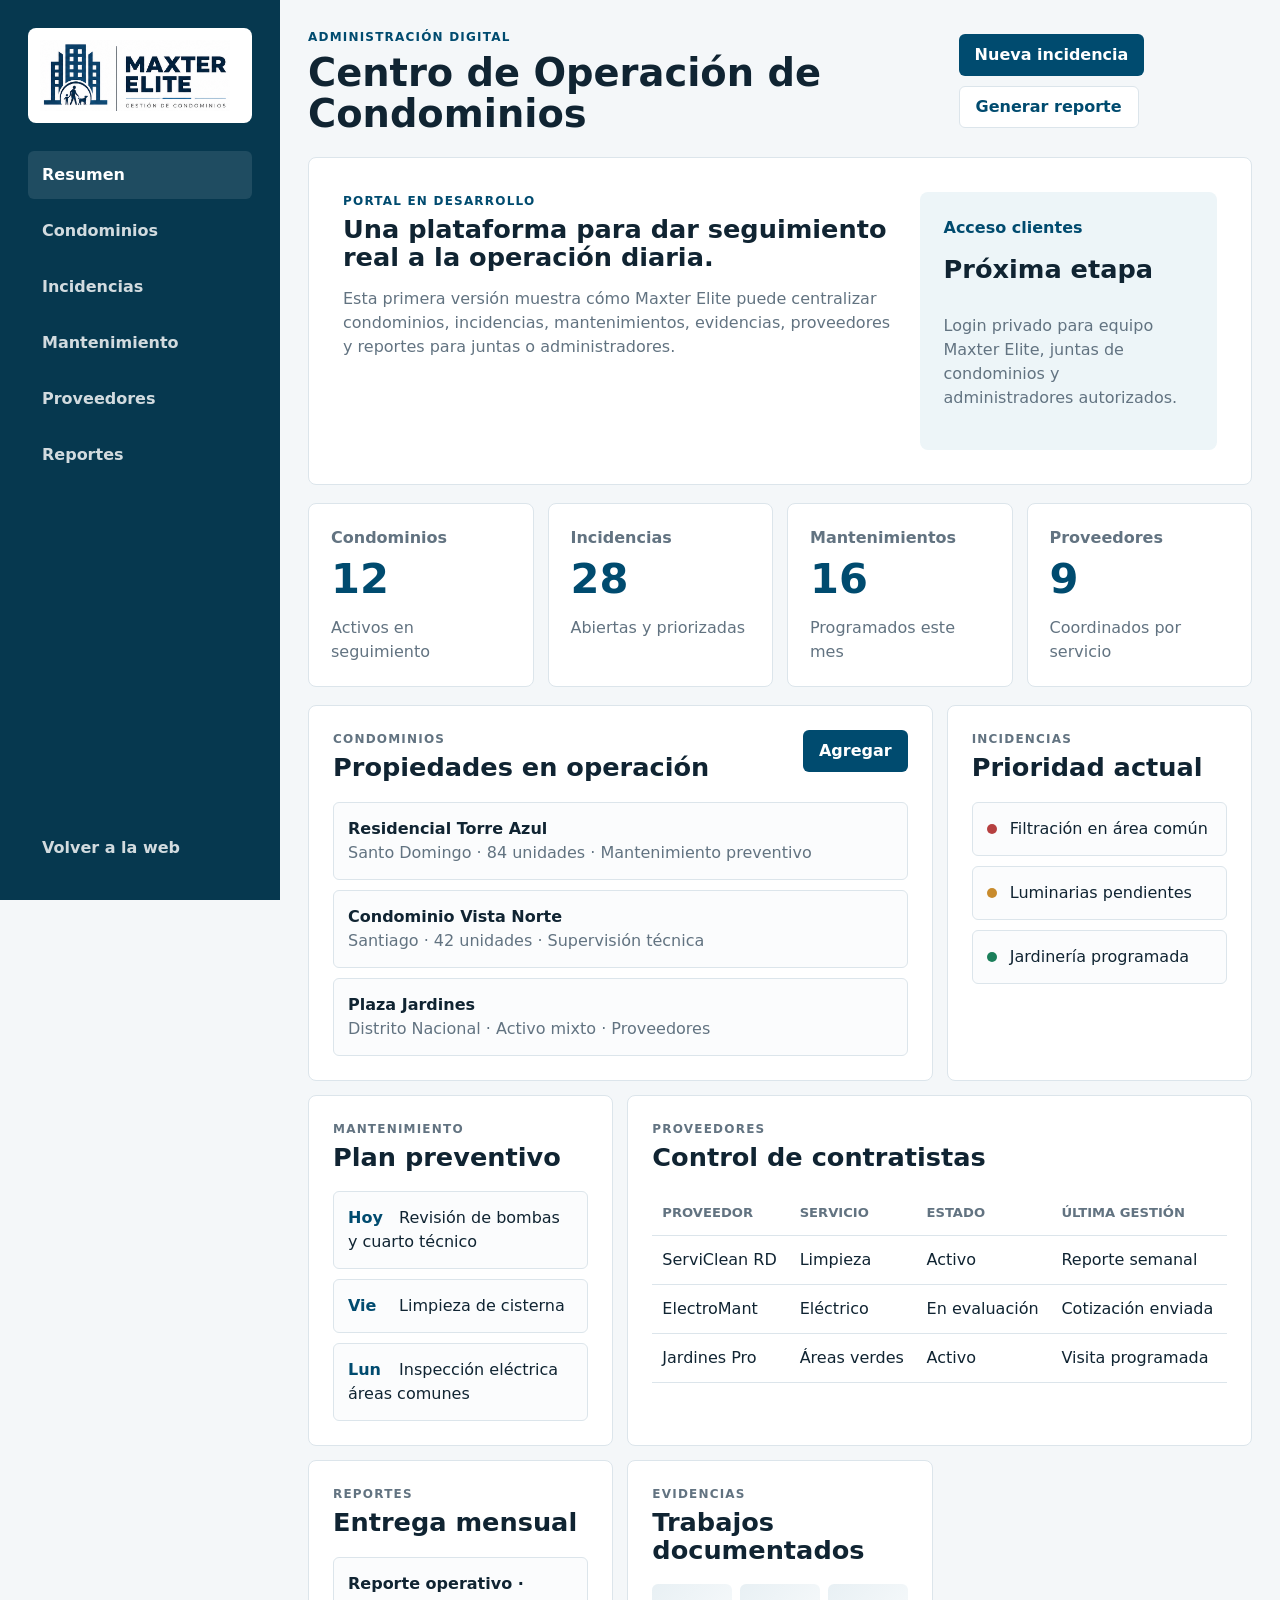
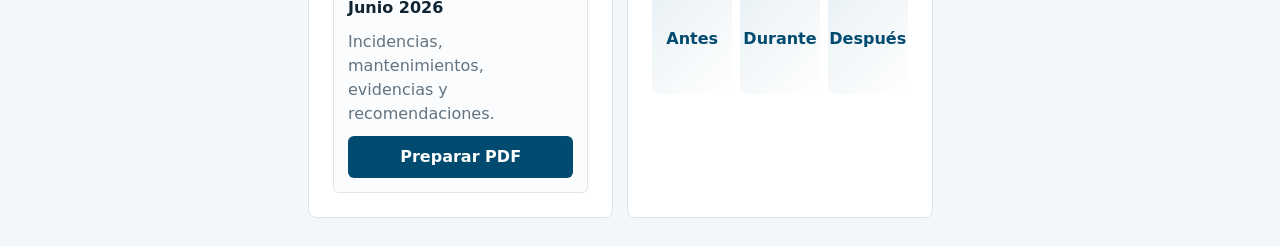
==== portal.html @ 5da1825e "Add digital condominium portal" ====
<!doctype html>
<html lang="es">
  <head>
    <meta charset="utf-8" />
    <meta name="viewport" content="width=device-width, initial-scale=1" />
    <title>Portal Digital | Maxter Elite</title>
    <meta
      name="description"
      content="Portal digital para administración de condominios, incidencias, mantenimiento, proveedores y reportes."
    />
    <link rel="icon" type="image/png" href="assets/maxter-favicon.png" />
    <link rel="stylesheet" href="portal.css?v=portal-launch-v1" />
  </head>
  <body>
    <main class="portal-shell">
      <aside class="portal-sidebar">
        <a class="portal-brand" href="index.html" aria-label="Volver a Maxter Elite">
          <img src="assets/maxter-logo-horizontal.png" alt="Maxter Elite" />
        </a>
        <nav aria-label="Navegación del portal">
          <a class="active" href="#resumen">Resumen</a>
          <a href="#condominios">Condominios</a>
          <a href="#incidencias">Incidencias</a>
          <a href="#mantenimiento">Mantenimiento</a>
          <a href="#proveedores">Proveedores</a>
          <a href="#reportes">Reportes</a>
        </nav>
        <a class="back-link" href="index.html">Volver a la web</a>
      </aside>

      <section class="portal-main">
        <header class="portal-topbar">
          <div>
            <p>Administración Digital</p>
            <h1>Centro de Operación de Condominios</h1>
          </div>
          <div class="portal-actions">
            <button type="button" data-open-modal="incident">Nueva incidencia</button>
            <button type="button" data-open-modal="report">Generar reporte</button>
          </div>
        </header>

        <section class="portal-hero" id="resumen">
          <div>
            <p class="portal-eyebrow">Portal en desarrollo</p>
            <h2>Una plataforma para dar seguimiento real a la operación diaria.</h2>
            <p>
              Esta primera versión muestra cómo Maxter Elite puede centralizar condominios, incidencias, mantenimientos,
              evidencias, proveedores y reportes para juntas o administradores.
            </p>
          </div>
          <div class="access-card">
            <span>Acceso clientes</span>
            <strong>Próxima etapa</strong>
            <p>Login privado para equipo Maxter Elite, juntas de condominios y administradores autorizados.</p>
          </div>
        </section>

        <section class="metric-grid" aria-label="Indicadores operativos">
          <article>
            <span>Condominios</span>
            <strong>12</strong>
            <p>Activos en seguimiento</p>
          </article>
          <article>
            <span>Incidencias</span>
            <strong>28</strong>
            <p>Abiertas y priorizadas</p>
          </article>
          <article>
            <span>Mantenimientos</span>
            <strong>16</strong>
            <p>Programados este mes</p>
          </article>
          <article>
            <span>Proveedores</span>
            <strong>9</strong>
            <p>Coordinados por servicio</p>
          </article>
        </section>

        <section class="portal-grid">
          <article class="panel wide" id="condominios">
            <div class="panel-heading">
              <div>
                <p>Condominios</p>
                <h2>Propiedades en operación</h2>
              </div>
              <button type="button">Agregar</button>
            </div>
            <div class="property-list">
              <div>
                <strong>Residencial Torre Azul</strong>
                <span>Santo Domingo · 84 unidades · Mantenimiento preventivo</span>
              </div>
              <div>
                <strong>Condominio Vista Norte</strong>
                <span>Santiago · 42 unidades · Supervisión técnica</span>
              </div>
              <div>
                <strong>Plaza Jardines</strong>
                <span>Distrito Nacional · Activo mixto · Proveedores</span>
              </div>
            </div>
          </article>

          <article class="panel" id="incidencias">
            <div class="panel-heading">
              <div>
                <p>Incidencias</p>
                <h2>Prioridad actual</h2>
              </div>
            </div>
            <ul class="task-list">
              <li><span class="status high"></span> Filtración en área común</li>
              <li><span class="status medium"></span> Luminarias pendientes</li>
              <li><span class="status low"></span> Jardinería programada</li>
            </ul>
          </article>

          <article class="panel" id="mantenimiento">
            <div class="panel-heading">
              <div>
                <p>Mantenimiento</p>
                <h2>Plan preventivo</h2>
              </div>
            </div>
            <div class="timeline">
              <div><span>Hoy</span> Revisión de bombas y cuarto técnico</div>
              <div><span>Vie</span> Limpieza de cisterna</div>
              <div><span>Lun</span> Inspección eléctrica áreas comunes</div>
            </div>
          </article>

          <article class="panel wide" id="proveedores">
            <div class="panel-heading">
              <div>
                <p>Proveedores</p>
                <h2>Control de contratistas</h2>
              </div>
            </div>
            <table>
              <thead>
                <tr>
                  <th>Proveedor</th>
                  <th>Servicio</th>
                  <th>Estado</th>
                  <th>Última gestión</th>
                </tr>
              </thead>
              <tbody>
                <tr>
                  <td>ServiClean RD</td>
                  <td>Limpieza</td>
                  <td>Activo</td>
                  <td>Reporte semanal</td>
                </tr>
                <tr>
                  <td>ElectroMant</td>
                  <td>Eléctrico</td>
                  <td>En evaluación</td>
                  <td>Cotización enviada</td>
                </tr>
                <tr>
                  <td>Jardines Pro</td>
                  <td>Áreas verdes</td>
                  <td>Activo</td>
                  <td>Visita programada</td>
                </tr>
              </tbody>
            </table>
          </article>

          <article class="panel" id="reportes">
            <div class="panel-heading">
              <div>
                <p>Reportes</p>
                <h2>Entrega mensual</h2>
              </div>
            </div>
            <div class="report-card">
              <strong>Reporte operativo · Junio 2026</strong>
              <span>Incidencias, mantenimientos, evidencias y recomendaciones.</span>
              <button type="button">Preparar PDF</button>
            </div>
          </article>

          <article class="panel">
            <div class="panel-heading">
              <div>
                <p>Evidencias</p>
                <h2>Trabajos documentados</h2>
              </div>
            </div>
            <div class="evidence-grid">
              <span>Antes</span>
              <span>Durante</span>
              <span>Después</span>
            </div>
          </article>
        </section>
      </section>
    </main>

    <dialog class="portal-modal" data-modal>
      <form method="dialog">
        <button class="modal-close" type="submit" aria-label="Cerrar">×</button>
        <p class="portal-eyebrow">Demo funcional</p>
        <h2 data-modal-title>Acción del portal</h2>
        <p>
          En la siguiente etapa esta acción abrirá formularios reales, guardará datos y generará trazabilidad por condominio.
        </p>
        <button class="modal-action" type="submit">Entendido</button>
      </form>
    </dialog>

    <script src="portal.js?v=portal-launch-v1"></script>
  </body>
</html>
---- portal.css ----
:root {
  --ink: #102432;
  --muted: #627381;
  --line: #dce5eb;
  --blue: #004b6f;
  --blue-deep: #06384f;
  --surface: #f4f7f9;
  --paper: #ffffff;
  --radius: 8px;
}

* {
  box-sizing: border-box;
}

html {
  scroll-behavior: smooth;
}

body {
  margin: 0;
  color: var(--ink);
  background: var(--surface);
  font-family: Inter, ui-sans-serif, system-ui, -apple-system, BlinkMacSystemFont, "Segoe UI", sans-serif;
  line-height: 1.5;
}

button,
input,
select {
  font: inherit;
}

button {
  cursor: pointer;
}

a {
  color: inherit;
  text-decoration: none;
}

.portal-shell {
  min-height: 100vh;
  display: grid;
  grid-template-columns: 280px 1fr;
}

.portal-sidebar {
  position: sticky;
  top: 0;
  height: 100vh;
  display: grid;
  grid-template-rows: auto 1fr auto;
  gap: 28px;
  padding: 28px;
  background: var(--blue-deep);
  color: white;
}

.portal-brand {
  display: block;
  padding: 12px;
  border-radius: var(--radius);
  background: white;
}

.portal-brand img {
  display: block;
  width: 190px;
  max-width: 100%;
}

.portal-sidebar nav {
  display: grid;
  align-content: start;
  gap: 8px;
}

.portal-sidebar nav a,
.back-link {
  padding: 12px 14px;
  border-radius: 6px;
  color: rgba(255, 255, 255, 0.82);
  font-weight: 750;
}

.portal-sidebar nav a.active,
.portal-sidebar nav a:hover,
.back-link:hover {
  background: rgba(255, 255, 255, 0.1);
  color: white;
}

.portal-main {
  padding: 28px;
}

.portal-topbar {
  display: flex;
  align-items: center;
  justify-content: space-between;
  gap: 22px;
  margin-bottom: 22px;
}

.portal-topbar p,
.panel-heading p,
.portal-eyebrow {
  margin: 0 0 6px;
  color: var(--blue);
  font-size: 0.75rem;
  font-weight: 850;
  letter-spacing: 0.1em;
  text-transform: uppercase;
}

h1,
h2,
h3,
p {
  overflow-wrap: anywhere;
}

h1,
h2 {
  margin: 0;
  line-height: 1.08;
}

h1 {
  font-size: clamp(1.9rem, 3vw, 3.2rem);
}

h2 {
  font-size: clamp(1.35rem, 2vw, 2.2rem);
}

.portal-actions {
  display: flex;
  flex-wrap: wrap;
  gap: 10px;
}

.portal-actions button,
.panel-heading button,
.report-card button,
.modal-action {
  min-height: 42px;
  border: 0;
  border-radius: 6px;
  padding: 0 16px;
  background: var(--blue);
  color: white;
  font-weight: 800;
}

.portal-actions button:last-child {
  background: white;
  color: var(--blue);
  border: 1px solid var(--line);
}

.portal-hero,
.panel,
.metric-grid article {
  border: 1px solid var(--line);
  border-radius: var(--radius);
  background: var(--paper);
}

.portal-hero {
  display: grid;
  grid-template-columns: 1.3fr 0.7fr;
  gap: 24px;
  align-items: stretch;
  padding: 34px;
  margin-bottom: 18px;
}

.portal-hero p:not(.portal-eyebrow),
.access-card p,
.panel p,
.report-card span {
  color: var(--muted);
}

.access-card {
  display: grid;
  align-content: center;
  gap: 10px;
  padding: 24px;
  border-radius: var(--radius);
  background: #edf5f8;
}

.access-card span {
  color: var(--blue);
  font-weight: 850;
}

.access-card strong {
  font-size: 1.6rem;
}

.metric-grid {
  display: grid;
  grid-template-columns: repeat(4, 1fr);
  gap: 14px;
  margin-bottom: 18px;
}

.metric-grid article {
  padding: 22px;
}

.metric-grid span {
  color: var(--muted);
  font-weight: 800;
}

.metric-grid strong {
  display: block;
  margin-top: 8px;
  color: var(--blue);
  font-size: 2.6rem;
  line-height: 1;
}

.metric-grid p {
  margin-bottom: 0;
  color: var(--muted);
}

.portal-grid {
  display: grid;
  grid-template-columns: repeat(3, 1fr);
  gap: 14px;
}

.panel {
  padding: 24px;
}

.panel.wide {
  grid-column: span 2;
}

.panel-heading {
  display: flex;
  align-items: start;
  justify-content: space-between;
  gap: 14px;
  margin-bottom: 20px;
}

.property-list,
.task-list,
.timeline {
  display: grid;
  gap: 10px;
  margin: 0;
  padding: 0;
  list-style: none;
}

.property-list div,
.task-list li,
.timeline div,
.report-card {
  padding: 14px;
  border: 1px solid var(--line);
  border-radius: 6px;
  background: #fbfcfd;
}

.property-list strong,
.property-list span,
.report-card strong,
.report-card span {
  display: block;
}

.property-list span {
  color: var(--muted);
}

.status {
  display: inline-block;
  width: 10px;
  height: 10px;
  margin-right: 8px;
  border-radius: 50%;
}

.status.high {
  background: #b64040;
}

.status.medium {
  background: #c88b2d;
}

.status.low {
  background: #1b7f5a;
}

.timeline span {
  display: inline-flex;
  width: 46px;
  color: var(--blue);
  font-weight: 850;
}

table {
  width: 100%;
  border-collapse: collapse;
}

th,
td {
  padding: 12px 10px;
  border-bottom: 1px solid var(--line);
  text-align: left;
}

th {
  color: var(--muted);
  font-size: 0.82rem;
  text-transform: uppercase;
}

.report-card {
  display: grid;
  gap: 10px;
}

.evidence-grid {
  display: grid;
  grid-template-columns: repeat(3, 1fr);
  gap: 8px;
}

.evidence-grid span {
  min-height: 110px;
  display: grid;
  place-items: center;
  border-radius: 6px;
  background: linear-gradient(135deg, #e8f0f4, #ffffff);
  color: var(--blue);
  font-weight: 850;
}

.portal-modal {
  max-width: 480px;
  border: 0;
  border-radius: var(--radius);
  padding: 0;
}

.portal-modal::backdrop {
  background: rgba(5, 36, 52, 0.55);
}

.portal-modal form {
  position: relative;
  padding: 28px;
}

.modal-close {
  position: absolute;
  top: 12px;
  right: 12px;
  width: 36px;
  height: 36px;
  border: 1px solid var(--line);
  border-radius: 50%;
  background: white;
}

@media (max-width: 1040px) {
  .portal-shell {
    grid-template-columns: 1fr;
  }

  .portal-sidebar {
    position: static;
    height: auto;
    grid-template-columns: auto 1fr;
    grid-template-rows: auto auto;
  }

  .portal-sidebar nav {
    grid-template-columns: repeat(3, minmax(0, 1fr));
  }

  .back-link {
    grid-column: 1 / -1;
  }

  .portal-hero,
  .metric-grid,
  .portal-grid {
    grid-template-columns: repeat(2, 1fr);
  }

  .panel.wide {
    grid-column: span 2;
  }
}

@media (max-width: 680px) {
  .portal-main,
  .portal-sidebar {
    padding: 18px;
  }

  .portal-sidebar,
  .portal-sidebar nav,
  .portal-topbar,
  .portal-hero,
  .metric-grid,
  .portal-grid,
  .evidence-grid {
    grid-template-columns: 1fr;
  }

  .portal-topbar {
    display: grid;
  }

  .panel.wide {
    grid-column: auto;
  }

  table {
    display: block;
    overflow-x: auto;
  }
}
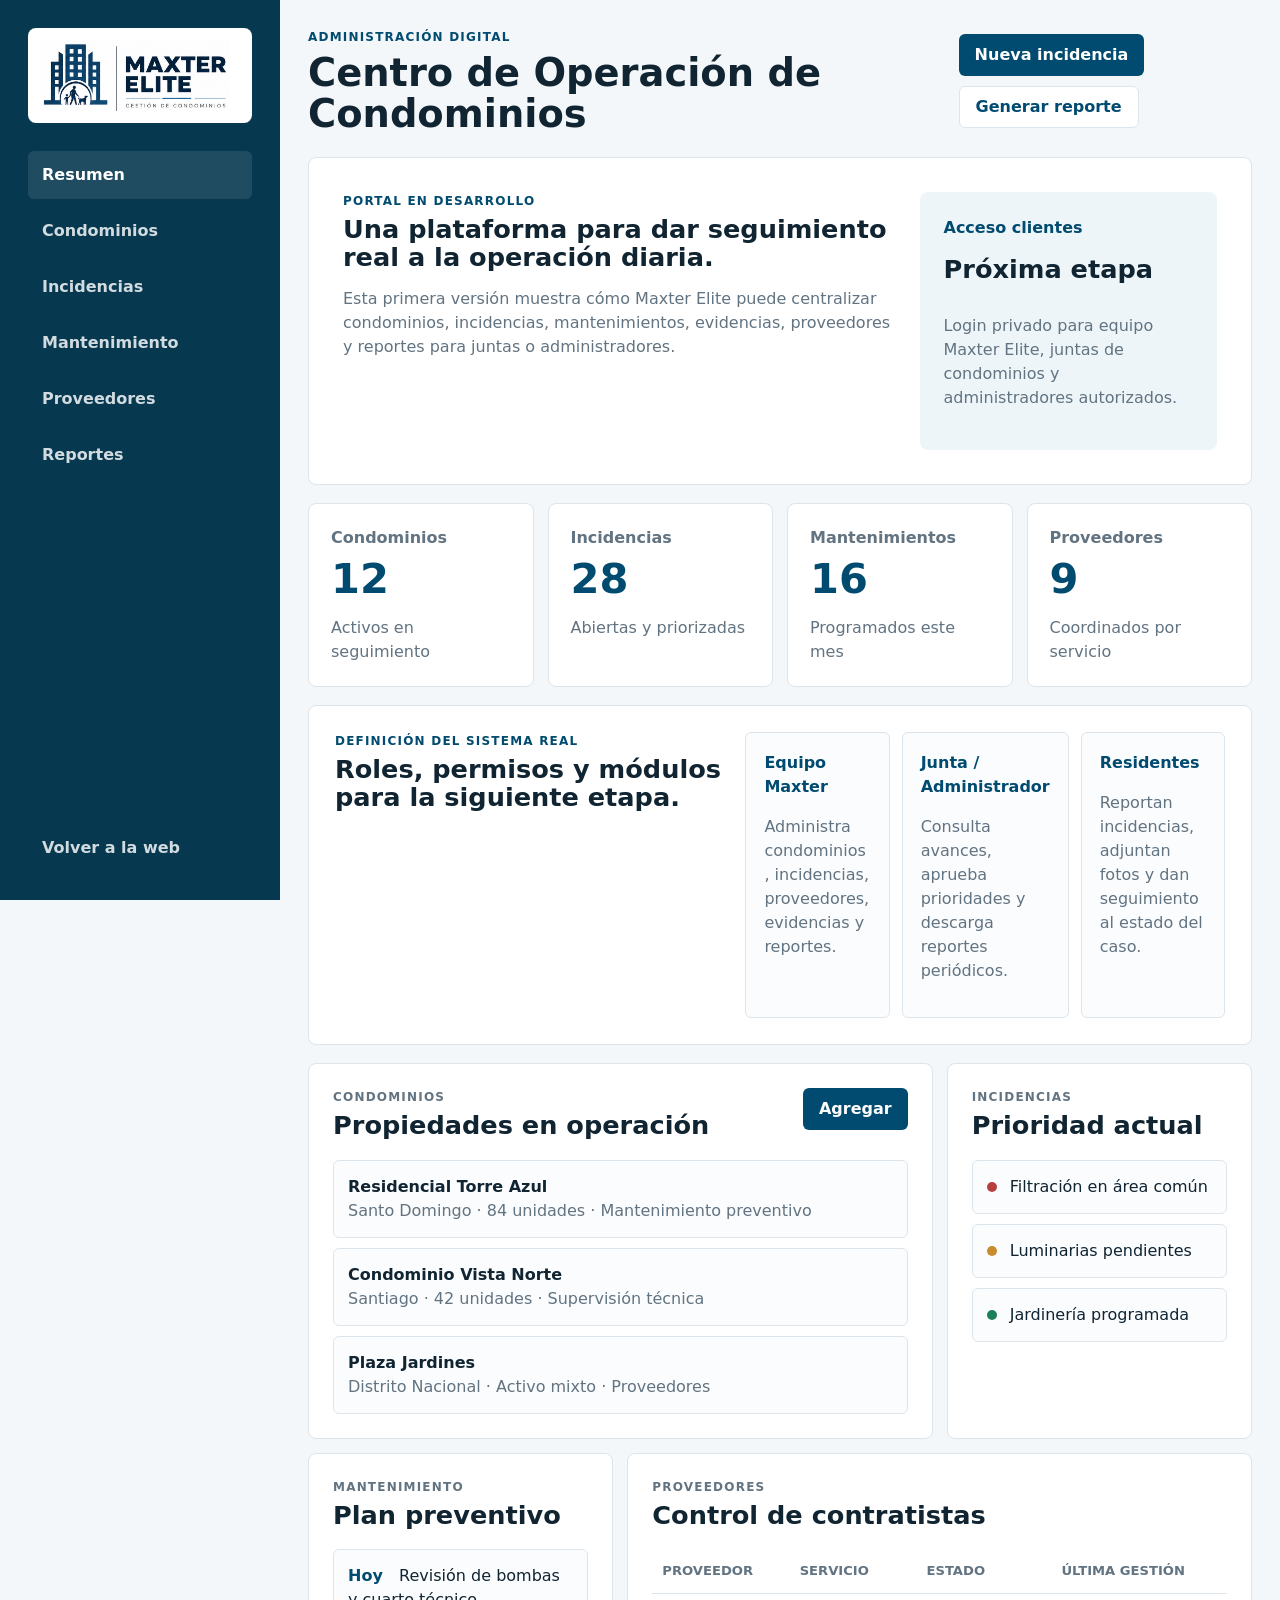
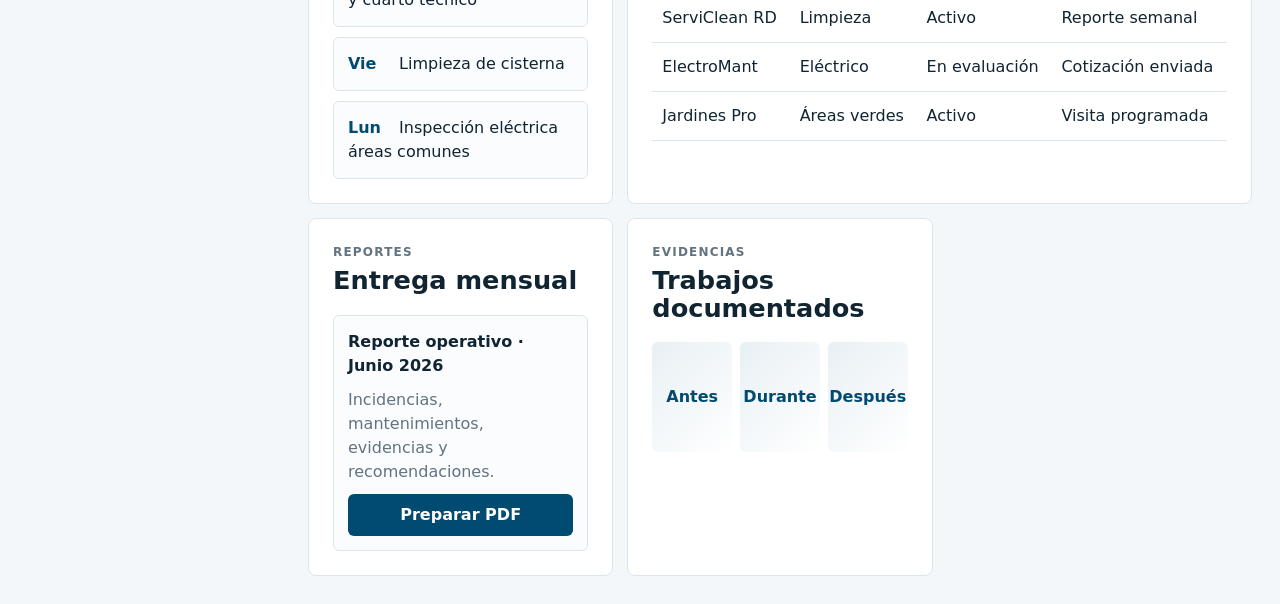
==== commit 2e92ddea: "Add real contact and evidence sections" ====
--- a/portal.html
+++ b/portal.html
@@ -9,7 +9,7 @@
       content="Portal digital para administración de condominios, incidencias, mantenimiento, proveedores y reportes."
     />
     <link rel="icon" type="image/png" href="assets/maxter-favicon.png" />
-    <link rel="stylesheet" href="portal.css?v=portal-launch-v1" />
+    <link rel="stylesheet" href="portal.css?v=real-contact-v1" />
   </head>
   <body>
     <main class="portal-shell">
@@ -79,6 +79,18 @@
           </article>
         </section>
 
+        <section class="portal-roadmap">
+          <div>
+            <p class="portal-eyebrow">Definición del sistema real</p>
+            <h2>Roles, permisos y módulos para la siguiente etapa.</h2>
+          </div>
+          <div class="roadmap-grid">
+            <article><span>Equipo Maxter</span><p>Administra condominios, incidencias, proveedores, evidencias y reportes.</p></article>
+            <article><span>Junta / Administrador</span><p>Consulta avances, aprueba prioridades y descarga reportes periódicos.</p></article>
+            <article><span>Residentes</span><p>Reportan incidencias, adjuntan fotos y dan seguimiento al estado del caso.</p></article>
+          </div>
+        </section>
+
         <section class="portal-grid">
           <article class="panel wide" id="condominios">
             <div class="panel-heading">
@@ -214,6 +226,6 @@
       </form>
     </dialog>
 
-    <script src="portal.js?v=portal-launch-v1"></script>
+    <script src="portal.js?v=real-contact-v1"></script>
   </body>
 </html>
--- a/portal.css
+++ b/portal.css
@@ -232,6 +232,43 @@
   color: var(--muted);
 }
 
+.portal-roadmap {
+  display: grid;
+  grid-template-columns: 0.9fr 1.1fr;
+  gap: 18px;
+  align-items: start;
+  margin-bottom: 18px;
+  padding: 26px;
+  border: 1px solid var(--line);
+  border-radius: var(--radius);
+  background: var(--paper);
+}
+
+.roadmap-grid {
+  display: grid;
+  grid-template-columns: repeat(3, 1fr);
+  gap: 12px;
+}
+
+.roadmap-grid article {
+  min-height: 150px;
+  padding: 18px;
+  border: 1px solid var(--line);
+  border-radius: 6px;
+  background: #fbfcfd;
+}
+
+.roadmap-grid span {
+  display: block;
+  margin-bottom: 14px;
+  color: var(--blue);
+  font-weight: 850;
+}
+
+.roadmap-grid p {
+  color: var(--muted);
+}
+
 .portal-grid {
   display: grid;
   grid-template-columns: repeat(3, 1fr);
@@ -399,6 +436,7 @@
   }
 
   .portal-hero,
+  .portal-roadmap,
   .metric-grid,
   .portal-grid {
     grid-template-columns: repeat(2, 1fr);
@@ -419,6 +457,8 @@
   .portal-sidebar nav,
   .portal-topbar,
   .portal-hero,
+  .portal-roadmap,
+  .roadmap-grid,
   .metric-grid,
   .portal-grid,
   .evidence-grid {
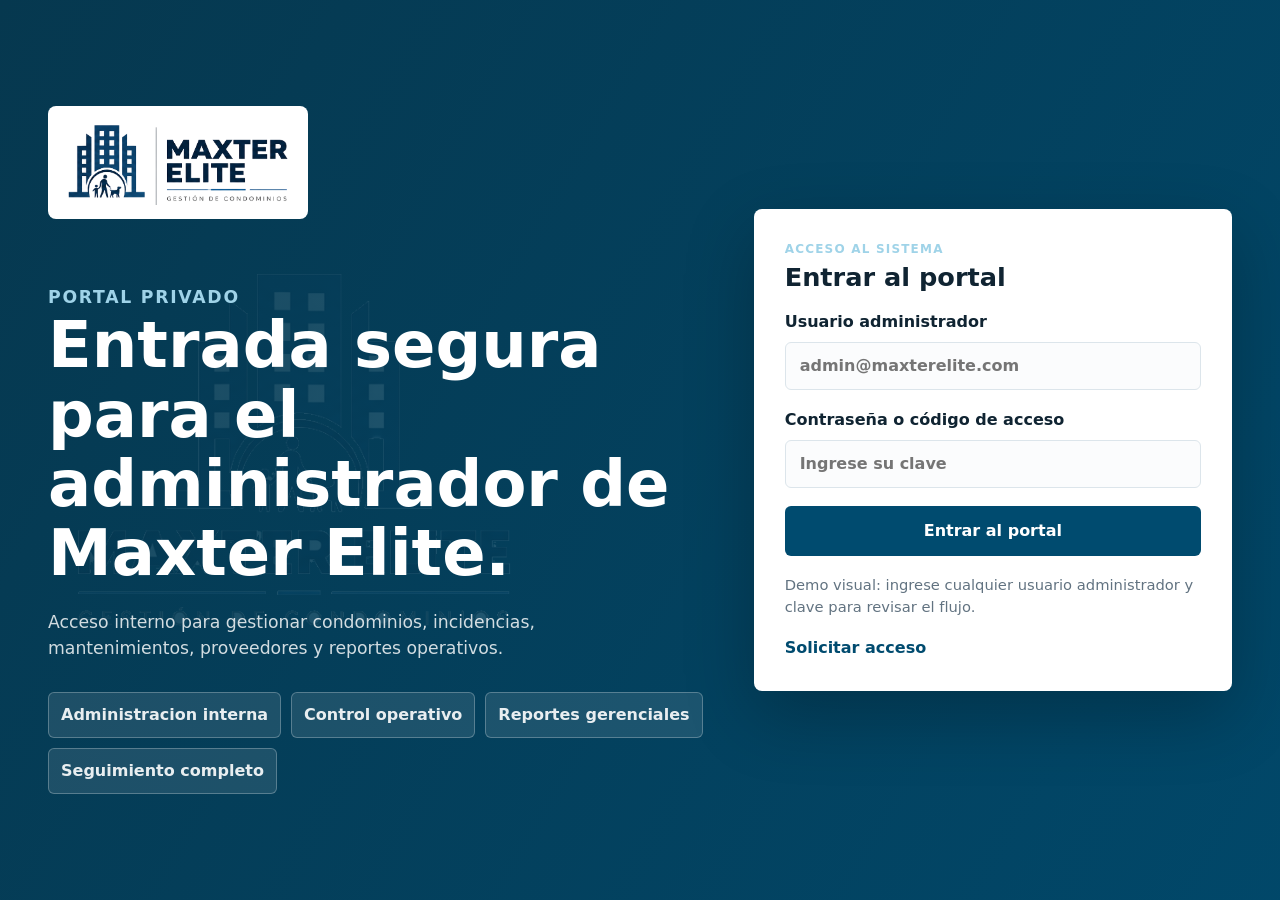
==== commit dfb5a871: "Improve Maxter Elite site and admin portal" ====
--- a/portal.html
+++ b/portal.html
@@ -9,13 +9,50 @@
       content="Portal digital para administración de condominios, incidencias, mantenimiento, proveedores y reportes."
     />
     <link rel="icon" type="image/png" href="assets/maxter-favicon.png" />
-    <link rel="stylesheet" href="portal.css?v=real-contact-v1" />
+    <link rel="stylesheet" href="portal.css?v=20260621-3" />
   </head>
   <body>
-    <main class="portal-shell">
+    <section class="portal-access" data-portal-access>
+      <div class="portal-access-intro">
+        <a class="access-logo" href="index.html" aria-label="Volver a Maxter Elite">
+          <img src="assets/maxter-logo-horizontal-transparent.png" alt="Maxter Elite" />
+        </a>
+        <p class="portal-eyebrow">Portal privado</p>
+        <h1>Entrada segura para el administrador de Maxter Elite.</h1>
+        <p>
+          Acceso interno para gestionar condominios, incidencias, mantenimientos, proveedores y reportes operativos.
+        </p>
+        <div class="access-highlights" aria-label="Funciones administrativas">
+          <span>Administracion interna</span>
+          <span>Control operativo</span>
+          <span>Reportes gerenciales</span>
+          <span>Seguimiento completo</span>
+        </div>
+      </div>
+
+      <form class="portal-access-card" data-portal-login>
+        <div>
+          <p class="portal-eyebrow">Acceso al sistema</p>
+          <h2>Entrar al portal</h2>
+        </div>
+        <label>
+          Usuario administrador
+          <input name="user" type="text" autocomplete="username" placeholder="admin@maxterelite.com" required />
+        </label>
+        <label>
+          Contraseña o código de acceso
+          <input name="password" type="password" autocomplete="current-password" placeholder="Ingrese su clave" required />
+        </label>
+        <button class="access-submit" type="submit">Entrar al portal</button>
+        <p class="access-note">Demo visual: ingrese cualquier usuario administrador y clave para revisar el flujo.</p>
+        <a class="access-request" href="index.html#contacto">Solicitar acceso</a>
+      </form>
+    </section>
+
+    <main class="portal-shell portal-app is-locked" data-portal-app>
       <aside class="portal-sidebar">
         <a class="portal-brand" href="index.html" aria-label="Volver a Maxter Elite">
-          <img src="assets/maxter-logo-horizontal.png" alt="Maxter Elite" />
+          <img src="assets/maxter-logo-horizontal-transparent.png" alt="Maxter Elite" />
         </a>
         <nav aria-label="Navegación del portal">
           <a class="active" href="#resumen">Resumen</a>
@@ -35,8 +72,10 @@
             <h1>Centro de Operación de Condominios</h1>
           </div>
           <div class="portal-actions">
+            <span class="session-pill" data-session-user>Usuario</span>
             <button type="button" data-open-modal="incident">Nueva incidencia</button>
             <button type="button" data-open-modal="report">Generar reporte</button>
+            <button class="logout-button" type="button" data-logout>Salir</button>
           </div>
         </header>
 
@@ -50,9 +89,9 @@
             </p>
           </div>
           <div class="access-card">
-            <span>Acceso clientes</span>
-            <strong>Próxima etapa</strong>
-            <p>Login privado para equipo Maxter Elite, juntas de condominios y administradores autorizados.</p>
+            <span>Sesión activa</span>
+            <strong>Portal privado</strong>
+            <p>Acceso exclusivo para administracion Maxter Elite y gestion interna del servicio.</p>
           </div>
         </section>
 
@@ -82,12 +121,12 @@
         <section class="portal-roadmap">
           <div>
             <p class="portal-eyebrow">Definición del sistema real</p>
-            <h2>Roles, permisos y módulos para la siguiente etapa.</h2>
+            <h2>Modulos internos para administrar la operacion.</h2>
           </div>
           <div class="roadmap-grid">
-            <article><span>Equipo Maxter</span><p>Administra condominios, incidencias, proveedores, evidencias y reportes.</p></article>
-            <article><span>Junta / Administrador</span><p>Consulta avances, aprueba prioridades y descarga reportes periódicos.</p></article>
-            <article><span>Residentes</span><p>Reportan incidencias, adjuntan fotos y dan seguimiento al estado del caso.</p></article>
+            <article><span>Administracion</span><p>Gestiona condominios, incidencias, proveedores, evidencias y reportes.</p></article>
+            <article><span>Operaciones</span><p>Prioriza tareas, coordina proveedores y controla mantenimientos.</p></article>
+            <article><span>Direccion</span><p>Revisa indicadores, pendientes, costos y entregables por propiedad.</p></article>
           </div>
         </section>
 
@@ -226,6 +265,6 @@
       </form>
     </dialog>
 
-    <script src="portal.js?v=real-contact-v1"></script>
+    <script src="portal.js?v=20260621-3"></script>
   </body>
 </html>
--- a/portal.css
+++ b/portal.css
@@ -40,6 +40,145 @@
   text-decoration: none;
 }
 
+.portal-access {
+  min-height: 100vh;
+  display: grid;
+  grid-template-columns: minmax(0, 1.05fr) minmax(360px, 0.75fr);
+  gap: 36px;
+  align-items: center;
+  padding: 48px;
+  background:
+    linear-gradient(120deg, rgba(6, 56, 79, 0.94), rgba(0, 75, 111, 0.82)),
+    url("assets/maxter-logo-vertical-transparent.png") left 5vw center / min(42vw, 460px) no-repeat,
+    var(--blue-deep);
+  color: white;
+}
+
+.portal-access[hidden] {
+  display: none;
+}
+
+.portal-app.is-locked {
+  display: none;
+}
+
+.portal-access-intro {
+  max-width: 720px;
+}
+
+.access-logo {
+  display: inline-grid;
+  place-items: center;
+  width: min(260px, 72vw);
+  margin-bottom: 44px;
+  padding: 14px 16px;
+  border-radius: var(--radius);
+  background: white;
+}
+
+.access-logo img {
+  display: block;
+  width: 100%;
+}
+
+.portal-access .portal-eyebrow {
+  color: #9fd3e8;
+}
+
+.portal-access h1 {
+  max-width: 780px;
+  font-size: clamp(2.2rem, 5vw, 5rem);
+}
+
+.portal-access-intro > p {
+  max-width: 620px;
+  margin: 22px 0 0;
+  color: rgba(255, 255, 255, 0.82);
+  font-size: 1.08rem;
+}
+
+.access-highlights {
+  display: flex;
+  flex-wrap: wrap;
+  gap: 10px;
+  margin-top: 30px;
+}
+
+.access-highlights span {
+  padding: 10px 12px;
+  border: 1px solid rgba(255, 255, 255, 0.26);
+  border-radius: 6px;
+  background: rgba(255, 255, 255, 0.1);
+  color: rgba(255, 255, 255, 0.9);
+  font-weight: 800;
+}
+
+.portal-access-card {
+  display: grid;
+  gap: 18px;
+  width: 100%;
+  padding: 30px;
+  border: 1px solid rgba(255, 255, 255, 0.28);
+  border-radius: var(--radius);
+  background: white;
+  color: var(--ink);
+  box-shadow: 0 24px 70px rgba(0, 0, 0, 0.24);
+}
+
+.portal-access-card label {
+  display: grid;
+  gap: 8px;
+  color: var(--ink);
+  font-weight: 850;
+}
+
+.portal-access-card input,
+.portal-access-card select {
+  width: 100%;
+  min-height: 48px;
+  border: 1px solid var(--line);
+  border-radius: 6px;
+  padding: 0 14px;
+  color: var(--ink);
+  background: #fbfcfd;
+}
+
+.portal-access-card input:focus,
+.portal-access-card select:focus {
+  outline: 3px solid rgba(0, 75, 111, 0.16);
+  border-color: var(--blue);
+  background: white;
+}
+
+.access-submit {
+  min-height: 50px;
+  border: 0;
+  border-radius: 6px;
+  background: var(--blue);
+  color: white;
+  font-weight: 900;
+}
+
+.access-submit:hover,
+.portal-actions button:hover,
+.panel-heading button:hover,
+.report-card button:hover,
+.modal-action:hover {
+  filter: brightness(0.94);
+}
+
+.access-note {
+  margin: 0;
+  color: var(--muted);
+  font-size: 0.92rem;
+}
+
+.access-request {
+  justify-self: start;
+  color: var(--blue);
+  font-weight: 850;
+}
+
 .portal-shell {
   min-height: 100vh;
   display: grid;
@@ -137,6 +276,7 @@
 }
 
 .portal-actions {
+  align-items: center;
   display: flex;
   flex-wrap: wrap;
   gap: 10px;
@@ -161,6 +301,25 @@
   border: 1px solid var(--line);
 }
 
+.session-pill {
+  min-height: 42px;
+  display: inline-flex;
+  align-items: center;
+  max-width: 240px;
+  padding: 0 14px;
+  border: 1px solid var(--line);
+  border-radius: 6px;
+  color: var(--blue);
+  background: white;
+  font-weight: 850;
+}
+
+.logout-button {
+  background: #102432 !important;
+  color: white !important;
+  border: 0 !important;
+}
+
 .portal-hero,
 .panel,
 .metric-grid article {
@@ -416,6 +575,11 @@
 }
 
 @media (max-width: 1040px) {
+  .portal-access {
+    grid-template-columns: 1fr;
+    align-items: start;
+  }
+
   .portal-shell {
     grid-template-columns: 1fr;
   }
@@ -448,6 +612,14 @@
 }
 
 @media (max-width: 680px) {
+  .portal-access {
+    padding: 20px;
+  }
+
+  .portal-access-card {
+    padding: 22px;
+  }
+
   .portal-main,
   .portal-sidebar {
     padding: 18px;
